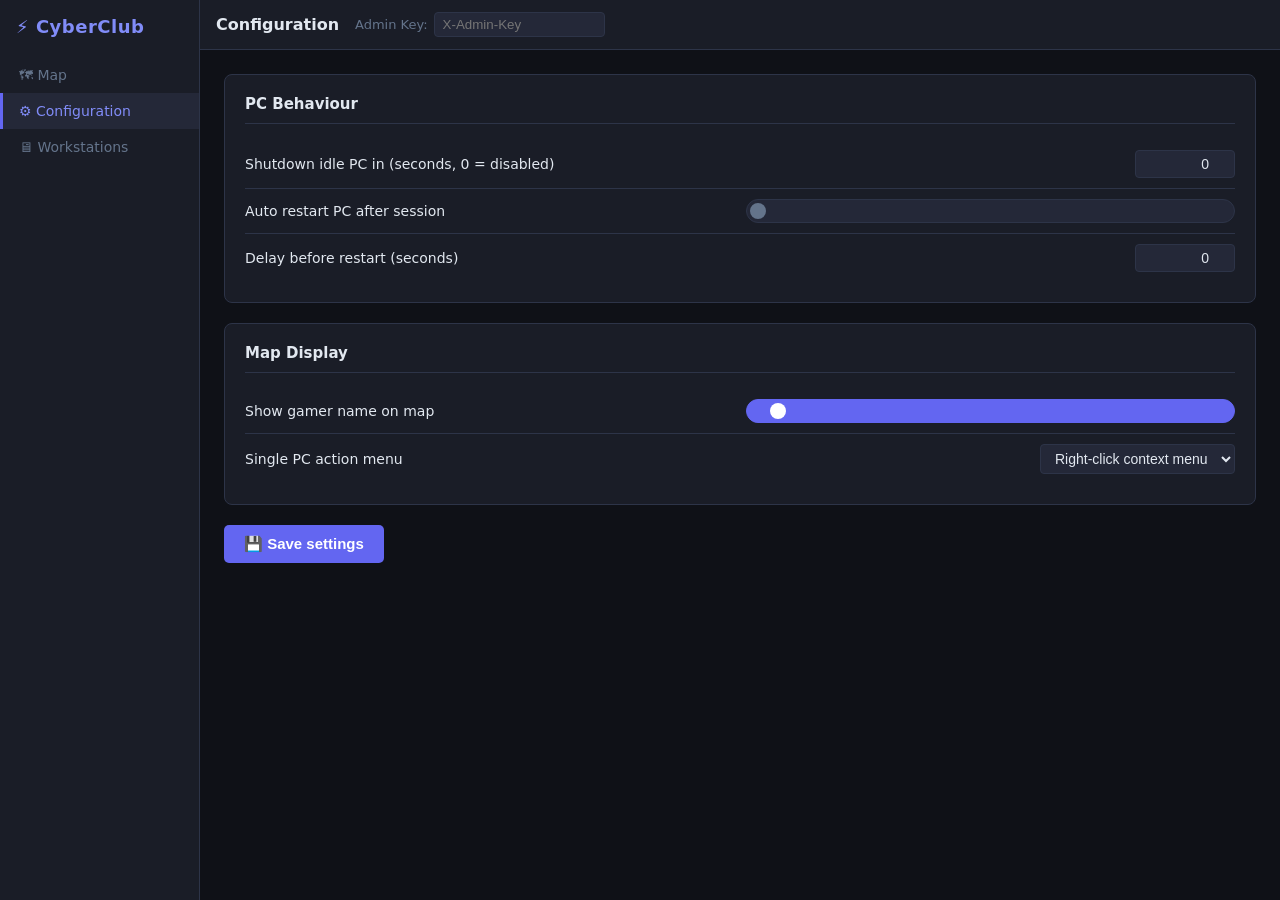
==== server/wwwroot/configuration.html @ 7eac14e4 "Add Map UI, Configuration page and backend API endpoints Agent-Logs-Url: https://github.com/Hans1231" ====
<!DOCTYPE html>
<html lang="en">
<head>
<meta charset="UTF-8"/>
<meta name="viewport" content="width=device-width,initial-scale=1"/>
<title>CyberClub – Configuration</title>
<link rel="stylesheet" href="admin.css"/>
</head>
<body>
<nav class="sidebar">
  <div class="logo">⚡ CyberClub</div>
  <a href="index.html" class="nav-item">🗺 Map</a>
  <a href="configuration.html" class="nav-item active">⚙️ Configuration</a>
  <a href="workstations.html" class="nav-item">🖥 Workstations</a>
</nav>

<main class="main-content" style="flex:1">
  <div class="topbar">
    <span class="page-title">Configuration</span>
    <div class="topbar-right">
      <label class="inline-label">Admin Key:
        <input type="password" id="admin-key-input" placeholder="X-Admin-Key" size="18"/>
      </label>
    </div>
  </div>

  <div class="config-page">
    <div class="config-card">
      <h2>PC Behaviour</h2>

      <div class="field-row">
        <label for="idle-seconds">Shutdown idle PC in (seconds, 0 = disabled)</label>
        <input type="number" id="idle-seconds" min="0" step="60" value="0" class="num-input"/>
      </div>

      <div class="field-row toggle-row">
        <label for="auto-restart-enabled">Auto restart PC after session</label>
        <label class="toggle">
          <input type="checkbox" id="auto-restart-enabled"/>
          <span class="slider"></span>
        </label>
      </div>

      <div class="field-row" id="auto-restart-seconds-row">
        <label for="auto-restart-seconds">Delay before restart (seconds)</label>
        <input type="number" id="auto-restart-seconds" min="0" step="5" value="0" class="num-input"/>
      </div>
    </div>

    <div class="config-card">
      <h2>Map Display</h2>

      <div class="field-row toggle-row">
        <label for="show-gamer-name">Show gamer name on map</label>
        <label class="toggle">
          <input type="checkbox" id="show-gamer-name" checked/>
          <span class="slider"></span>
        </label>
      </div>

      <div class="field-row">
        <label for="action-menu-mode">Single PC action menu</label>
        <select id="action-menu-mode" class="select-input">
          <option value="ContextMenu">Right-click context menu</option>
          <option value="Buttons">Inline buttons</option>
        </select>
      </div>
    </div>

    <div class="config-actions">
      <button class="btn btn-lg" id="btn-save-config">💾 Save settings</button>
      <span class="save-status" id="save-status"></span>
    </div>
  </div>
</main>

<script src="config.js"></script>
</body>
</html>
---- server/wwwroot/admin.css ----
/* ── Reset & Variables ───────────────────────────────────────────────────── */
*, *::before, *::after { box-sizing: border-box; margin: 0; padding: 0; }

:root {
  --bg:        #0f1117;
  --bg2:       #1a1d27;
  --bg3:       #242838;
  --accent:    #6366f1;
  --accent2:   #818cf8;
  --success:   #22c55e;
  --danger:    #ef4444;
  --warning:   #f59e0b;
  --text:      #e2e8f0;
  --muted:     #64748b;
  --border:    #2d3448;
  --sidebar-w: 200px;
  --panel-w:   260px;
  --topbar-h:  50px;
}

body {
  font-family: 'Segoe UI', system-ui, sans-serif;
  font-size: 14px;
  background: var(--bg);
  color: var(--text);
  display: flex;
  height: 100vh;
  overflow: hidden;
}

/* ── Sidebar ─────────────────────────────────────────────────────────────── */
.sidebar {
  width: var(--sidebar-w);
  background: var(--bg2);
  border-right: 1px solid var(--border);
  display: flex;
  flex-direction: column;
  padding: 16px 0;
  flex-shrink: 0;
  z-index: 10;
}

.logo {
  font-size: 18px;
  font-weight: 700;
  padding: 0 16px 20px;
  color: var(--accent2);
  letter-spacing: .5px;
}

.nav-item {
  display: block;
  padding: 10px 16px;
  color: var(--muted);
  text-decoration: none;
  border-left: 3px solid transparent;
  transition: all .15s;
}
.nav-item:hover { color: var(--text); background: var(--bg3); }
.nav-item.active { color: var(--accent2); border-left-color: var(--accent); background: var(--bg3); }

/* ── Main content ────────────────────────────────────────────────────────── */
.main-content {
  flex: 1;
  display: flex;
  flex-direction: column;
  overflow: hidden;
  position: relative;
}

/* ── Topbar ──────────────────────────────────────────────────────────────── */
.topbar {
  height: var(--topbar-h);
  background: var(--bg2);
  border-bottom: 1px solid var(--border);
  display: flex;
  align-items: center;
  padding: 0 16px;
  gap: 8px;
  flex-shrink: 0;
}
.topbar-left { display: flex; align-items: center; gap: 8px; flex: 1; }
.topbar-right { display: flex; align-items: center; gap: 8px; }
.page-title { font-size: 16px; font-weight: 600; margin-right: 8px; }
.inline-label { display: flex; align-items: center; gap: 6px; color: var(--muted); font-size: 13px; }
.inline-label input { background: var(--bg3); border: 1px solid var(--border); border-radius: 4px; color: var(--text); padding: 4px 8px; }

/* ── Canvas wrapper ──────────────────────────────────────────────────────── */
.canvas-wrapper {
  flex: 1;
  overflow: auto;
  background: #0a0c12;
  cursor: crosshair;
  position: relative;
}
#map-canvas { display: block; }

/* ── Status bar ──────────────────────────────────────────────────────────── */
.statusbar {
  height: 26px;
  background: var(--bg2);
  border-top: 1px solid var(--border);
  padding: 4px 12px;
  font-size: 12px;
  color: var(--muted);
  flex-shrink: 0;
}

/* ── Right panel ─────────────────────────────────────────────────────────── */
.right-panel {
  width: var(--panel-w);
  background: var(--bg2);
  border-left: 1px solid var(--border);
  display: flex;
  flex-direction: column;
  flex-shrink: 0;
  overflow-y: auto;
}

.panel-tabs {
  display: flex;
  border-bottom: 1px solid var(--border);
}
.tab-btn {
  flex: 1;
  padding: 10px 4px;
  background: none;
  border: none;
  color: var(--muted);
  cursor: pointer;
  font-size: 12px;
  font-weight: 600;
  border-bottom: 2px solid transparent;
  transition: all .15s;
}
.tab-btn.active { color: var(--accent2); border-bottom-color: var(--accent); }

.tab-content { display: none; flex-direction: column; gap: 12px; }
.tab-content.active { display: flex; }

.panel-section {
  padding: 12px;
  border-bottom: 1px solid var(--border);
}
.panel-section h3 {
  font-size: 11px;
  font-weight: 700;
  letter-spacing: .6px;
  text-transform: uppercase;
  color: var(--muted);
  margin-bottom: 10px;
}
.panel-section label {
  display: flex;
  flex-direction: column;
  gap: 4px;
  font-size: 12px;
  color: var(--muted);
  margin-bottom: 8px;
}
.panel-section input,
.panel-section select {
  background: var(--bg3);
  border: 1px solid var(--border);
  border-radius: 4px;
  color: var(--text);
  padding: 5px 8px;
  font-size: 13px;
  width: 100%;
}

/* ── Element palette ─────────────────────────────────────────────────────── */
.element-grid {
  display: grid;
  grid-template-columns: repeat(3, 1fr);
  gap: 6px;
}
.el-tile {
  background: var(--bg3);
  border: 1px solid var(--border);
  border-radius: 6px;
  padding: 8px 4px;
  text-align: center;
  cursor: grab;
  user-select: none;
  font-size: 11px;
  color: var(--muted);
  transition: all .15s;
}
.el-tile:hover { border-color: var(--accent); color: var(--text); background: var(--bg); }
.el-tile .icon { font-size: 20px; display: block; margin-bottom: 2px; }

/* ── Zone list ───────────────────────────────────────────────────────────── */
.zone-list { list-style: none; display: flex; flex-direction: column; gap: 6px; }
.zone-list li {
  display: flex;
  align-items: center;
  gap: 8px;
  padding: 6px 8px;
  background: var(--bg3);
  border-radius: 4px;
}
.zone-dot { width: 12px; height: 12px; border-radius: 3px; flex-shrink: 0; }
.zone-name { flex: 1; font-size: 13px; }
.zone-del { background: none; border: none; color: var(--muted); cursor: pointer; font-size: 14px; }
.zone-del:hover { color: var(--danger); }

/* ── Context menu ────────────────────────────────────────────────────────── */
.context-menu {
  position: fixed;
  background: var(--bg2);
  border: 1px solid var(--border);
  border-radius: 6px;
  padding: 4px 0;
  min-width: 160px;
  z-index: 1000;
  box-shadow: 0 8px 24px rgba(0,0,0,.5);
}
.ctx-item {
  padding: 8px 14px;
  cursor: pointer;
  font-size: 13px;
  color: var(--text);
  transition: background .1s;
}
.ctx-item:hover { background: var(--bg3); }
.context-menu hr { border: none; border-top: 1px solid var(--border); margin: 4px 0; }

/* ── Buttons ─────────────────────────────────────────────────────────────── */
.btn {
  background: var(--accent);
  color: #fff;
  border: none;
  border-radius: 5px;
  padding: 7px 14px;
  cursor: pointer;
  font-size: 13px;
  font-weight: 600;
  transition: opacity .15s;
}
.btn:hover { opacity: .85; }
.btn-sm { padding: 4px 10px; font-size: 12px; }
.btn-lg { padding: 10px 20px; font-size: 15px; }
.btn-secondary { background: var(--bg3); border: 1px solid var(--border); color: var(--text); }
.btn-danger { background: var(--danger); }
.btn-row { display: flex; gap: 8px; margin-top: 8px; }

/* ── Configuration page ──────────────────────────────────────────────────── */
.config-page {
  padding: 24px;
  display: flex;
  flex-direction: column;
  gap: 20px;
  overflow-y: auto;
  flex: 1;
}
.config-card {
  background: var(--bg2);
  border: 1px solid var(--border);
  border-radius: 8px;
  padding: 20px;
}
.config-card h2 {
  font-size: 15px;
  font-weight: 700;
  color: var(--text);
  margin-bottom: 16px;
  padding-bottom: 10px;
  border-bottom: 1px solid var(--border);
}
.field-row {
  display: flex;
  align-items: center;
  justify-content: space-between;
  padding: 10px 0;
  border-bottom: 1px solid var(--border);
  gap: 12px;
}
.field-row:last-child { border-bottom: none; }
.field-row label { color: var(--text); font-size: 14px; flex: 1; }
.num-input {
  background: var(--bg3);
  border: 1px solid var(--border);
  border-radius: 4px;
  color: var(--text);
  padding: 5px 10px;
  width: 100px;
  text-align: right;
  font-size: 14px;
}
.select-input {
  background: var(--bg3);
  border: 1px solid var(--border);
  border-radius: 4px;
  color: var(--text);
  padding: 5px 10px;
  font-size: 14px;
}
.toggle-row label { margin: 0; }
.config-actions {
  display: flex;
  align-items: center;
  gap: 16px;
}
.save-status { font-size: 13px; color: var(--success); }

/* ── Toggle switch ───────────────────────────────────────────────────────── */
.toggle {
  position: relative;
  display: inline-block;
  width: 44px;
  height: 24px;
  flex-shrink: 0;
}
.toggle input { opacity: 0; width: 0; height: 0; }
.slider {
  position: absolute;
  inset: 0;
  background: var(--bg3);
  border: 1px solid var(--border);
  border-radius: 24px;
  cursor: pointer;
  transition: background .2s;
}
.slider::before {
  content: '';
  position: absolute;
  width: 16px; height: 16px;
  left: 3px; top: 3px;
  background: var(--muted);
  border-radius: 50%;
  transition: transform .2s, background .2s;
}
.toggle input:checked + .slider { background: var(--accent); border-color: var(--accent); }
.toggle input:checked + .slider::before { transform: translateX(20px); background: #fff; }

/* ── Workstations page ───────────────────────────────────────────────────── */
.ws-page { padding: 20px; overflow-y: auto; flex: 1; }
.ws-table { width: 100%; border-collapse: collapse; }
.ws-table th {
  text-align: left;
  padding: 8px 12px;
  font-size: 11px;
  text-transform: uppercase;
  letter-spacing: .5px;
  color: var(--muted);
  border-bottom: 1px solid var(--border);
}
.ws-table td {
  padding: 10px 12px;
  border-bottom: 1px solid var(--border);
  font-size: 13px;
}
.ws-table tr:hover td { background: var(--bg3); }
.badge {
  display: inline-block;
  padding: 2px 8px;
  border-radius: 20px;
  font-size: 11px;
  font-weight: 700;
}
.badge-online  { background: rgba(34,197,94,.2);  color: var(--success); }
.badge-offline { background: rgba(100,116,139,.15); color: var(--muted); }
.badge-locked  { background: rgba(239,68,68,.2);  color: var(--danger); }
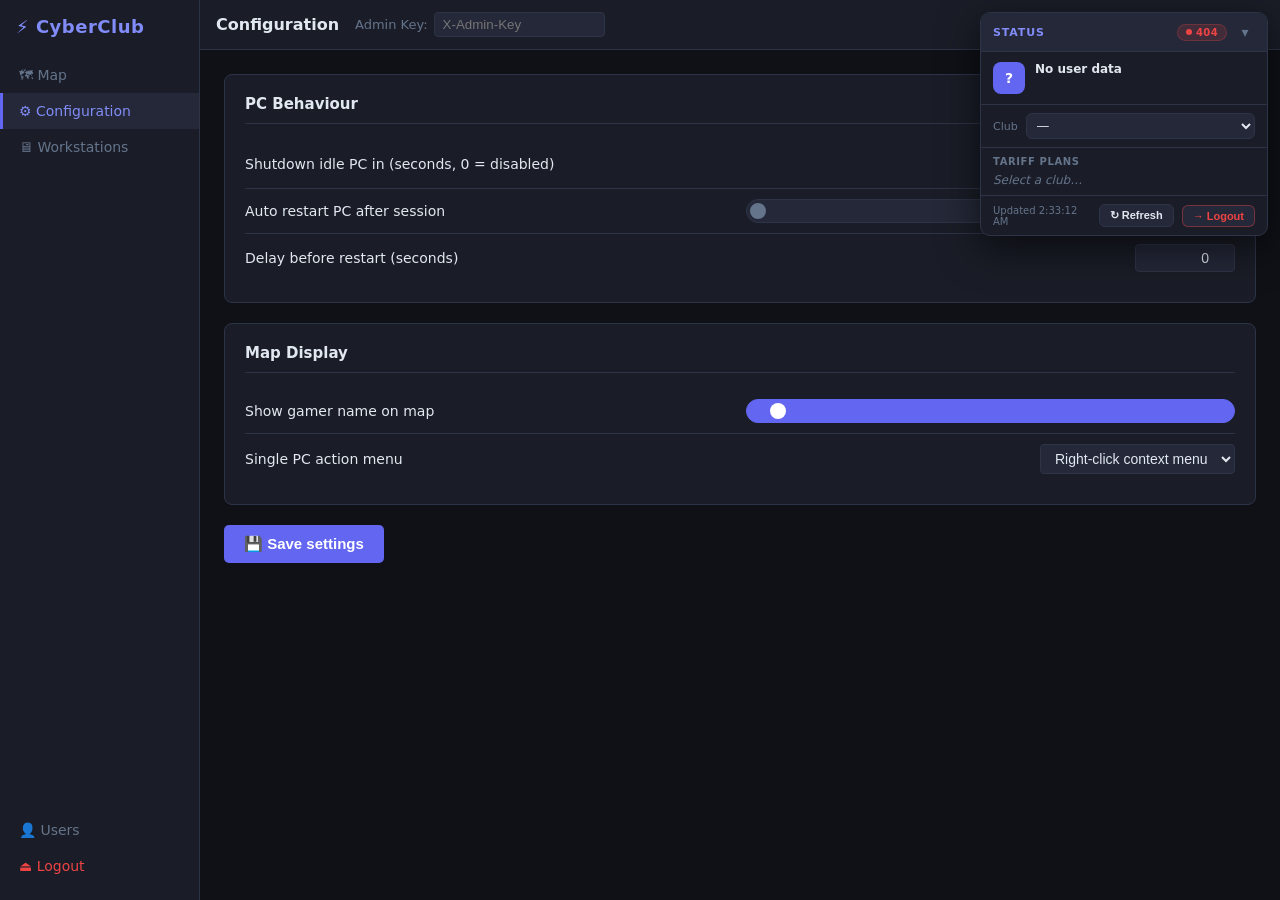
==== commit 58c836df: "feat: implement admin UI refactor (P1-P6, all priorities) Agent-Logs-Url: https://github.com/Hans123" ====
--- a/server/wwwroot/configuration.html
+++ b/server/wwwroot/configuration.html
@@ -5,13 +5,20 @@
 <meta name="viewport" content="width=device-width,initial-scale=1"/>
 <title>CyberClub – Configuration</title>
 <link rel="stylesheet" href="admin.css"/>
+<script type="module" src="nav.js"></script>
+<script type="module" src="status-widget.js"></script>
 </head>
 <body>
+
 <nav class="sidebar">
   <div class="logo">⚡ CyberClub</div>
-  <a href="index.html" class="nav-item">🗺 Map</a>
-  <a href="configuration.html" class="nav-item active">⚙️ Configuration</a>
-  <a href="workstations.html" class="nav-item">🖥 Workstations</a>
+  <a href="index.html"         class="nav-item nav-map"          >🗺 Map</a>
+  <a href="configuration.html" class="nav-item nav-config active">⚙️ Configuration</a>
+  <a href="workstations.html"  class="nav-item nav-ws"           >🖥 Workstations</a>
+  <div style="flex:1"></div>
+  <a href="users.html"         class="nav-item nav-users"        >👤 Users</a>
+  <a href="#"                  class="nav-item nav-logout"
+     style="color:var(--danger);">⏏ Logout</a>
 </nav>
 
 <main class="main-content" style="flex:1">
@@ -74,6 +81,6 @@
   </div>
 </main>
 
-<script src="config.js"></script>
+<script type="module" src="config.js"></script>
 </body>
 </html>
--- a/server/wwwroot/admin.css
+++ b/server/wwwroot/admin.css
@@ -88,10 +88,11 @@
 /* ── Canvas wrapper ──────────────────────────────────────────────────────── */
 .canvas-wrapper {
   flex: 1;
-  overflow: auto;
+  overflow: hidden;
   background: #0a0c12;
   cursor: crosshair;
   position: relative;
+  user-select: none;
 }
 #map-canvas { display: block; }
 
@@ -362,3 +363,317 @@
 .badge-online  { background: rgba(34,197,94,.2);  color: var(--success); }
 .badge-offline { background: rgba(100,116,139,.15); color: var(--muted); }
 .badge-locked  { background: rgba(239,68,68,.2);  color: var(--danger); }
+
+/* ── Status Widget ───────────────────────────────────────────────────────── */
+#sw {
+  position: fixed;
+  top: 12px;
+  right: 12px;
+  z-index: 9900;
+  width: 288px;
+  background: var(--bg2);
+  border: 1px solid var(--border);
+  border-radius: 10px;
+  box-shadow: 0 12px 40px rgba(0,0,0,.6);
+  font-size: 12px;
+  color: var(--text);
+  overflow: hidden;
+  transition: box-shadow .2s;
+}
+#sw:hover { box-shadow: 0 16px 48px rgba(0,0,0,.7); }
+
+#sw-header {
+  display: flex;
+  align-items: center;
+  gap: 8px;
+  padding: 9px 12px;
+  background: var(--bg3);
+  border-bottom: 1px solid var(--border);
+  cursor: pointer;
+  user-select: none;
+}
+#sw-title {
+  flex: 1;
+  font-size: 11px;
+  font-weight: 700;
+  letter-spacing: .08em;
+  text-transform: uppercase;
+  color: var(--accent2);
+}
+#sw-health {
+  display: inline-flex;
+  align-items: center;
+  gap: 4px;
+  padding: 2px 8px;
+  border-radius: 20px;
+  font-size: 10px;
+  font-weight: 700;
+  letter-spacing: .04em;
+  background: rgba(34,197,94,.15);
+  color: var(--success);
+  border: 1px solid rgba(34,197,94,.25);
+  transition: background .2s, color .2s;
+}
+#sw-health.err {
+  background: rgba(239,68,68,.15);
+  color: var(--danger);
+  border-color: rgba(239,68,68,.25);
+}
+#sw-health::before {
+  content: '';
+  width: 6px;
+  height: 6px;
+  border-radius: 50%;
+  background: currentColor;
+}
+#sw-toggle {
+  width: 20px;
+  height: 20px;
+  display: flex;
+  align-items: center;
+  justify-content: center;
+  border-radius: 4px;
+  color: var(--muted);
+  transition: color .15s, background .15s;
+  font-size: 14px;
+  line-height: 1;
+}
+#sw-toggle:hover { color: var(--text); background: var(--border); }
+
+#sw-body { overflow: hidden; }
+#sw-body.collapsed { display: none; }
+
+#sw-user {
+  display: flex;
+  align-items: flex-start;
+  gap: 10px;
+  padding: 10px 12px;
+  border-bottom: 1px solid var(--border);
+}
+#sw-avatar {
+  width: 32px;
+  height: 32px;
+  border-radius: 8px;
+  background: var(--accent);
+  display: flex;
+  align-items: center;
+  justify-content: center;
+  font-size: 14px;
+  font-weight: 700;
+  color: #fff;
+  flex-shrink: 0;
+}
+#sw-user-info { flex: 1; min-width: 0; }
+#sw-email {
+  font-size: 12px;
+  font-weight: 600;
+  color: var(--text);
+  white-space: nowrap;
+  overflow: hidden;
+  text-overflow: ellipsis;
+}
+#sw-roles { margin-top: 3px; display: flex; flex-wrap: wrap; gap: 3px; }
+.sw-role {
+  display: inline-block;
+  padding: 1px 6px;
+  border-radius: 10px;
+  font-size: 10px;
+  font-weight: 700;
+  background: rgba(99,102,241,.2);
+  color: var(--accent2);
+  border: 1px solid rgba(99,102,241,.3);
+}
+
+#sw-clubs {
+  padding: 8px 12px;
+  border-bottom: 1px solid var(--border);
+  display: flex;
+  align-items: center;
+  gap: 8px;
+}
+#sw-clubs label {
+  font-size: 11px;
+  color: var(--muted);
+  white-space: nowrap;
+  font-weight: 500;
+}
+#sw-club-sel {
+  flex: 1;
+  background: var(--bg3);
+  border: 1px solid var(--border);
+  border-radius: 6px;
+  color: var(--text);
+  padding: 4px 6px;
+  font-size: 12px;
+  cursor: pointer;
+  outline: none;
+  min-width: 0;
+}
+#sw-club-sel:focus { border-color: var(--accent); }
+
+#sw-tariffs {
+  padding: 8px 12px;
+  border-bottom: 1px solid var(--border);
+  max-height: 160px;
+  overflow-y: auto;
+}
+#sw-tariffs-title {
+  font-size: 10px;
+  font-weight: 700;
+  letter-spacing: .06em;
+  text-transform: uppercase;
+  color: var(--muted);
+  margin-bottom: 6px;
+}
+.sw-tariff-row {
+  display: flex;
+  align-items: center;
+  gap: 6px;
+  padding: 4px 0;
+  border-bottom: 1px solid rgba(255,255,255,.04);
+}
+.sw-tariff-row:last-child { border-bottom: none; }
+.sw-tariff-name { flex: 1; color: var(--text); }
+.sw-tariff-rate {
+  font-weight: 600;
+  color: var(--accent2);
+  white-space: nowrap;
+}
+.sw-tariff-badge {
+  font-size: 10px;
+  padding: 1px 5px;
+  border-radius: 8px;
+  font-weight: 600;
+}
+.sw-tariff-badge.active  { background: rgba(34,197,94,.15);    color: var(--success); }
+.sw-tariff-badge.inactive { background: rgba(100,116,139,.15); color: var(--muted); }
+#sw-empty { color: var(--muted); font-style: italic; padding: 4px 0; }
+
+#sw-footer {
+  display: flex;
+  align-items: center;
+  justify-content: space-between;
+  padding: 8px 12px;
+  gap: 8px;
+}
+#sw-updated { font-size: 10px; color: var(--muted); flex: 1; }
+.sw-btn {
+  display: inline-flex;
+  align-items: center;
+  gap: 4px;
+  padding: 4px 10px;
+  border-radius: 6px;
+  font-size: 11px;
+  font-weight: 600;
+  cursor: pointer;
+  border: 1px solid var(--border);
+  background: var(--bg3);
+  color: var(--text);
+  transition: background .15s, border-color .15s;
+  white-space: nowrap;
+}
+.sw-btn:hover { background: var(--border); }
+.sw-btn-danger { border-color: rgba(239,68,68,.4); color: var(--danger); }
+.sw-btn-danger:hover { background: rgba(239,68,68,.15); border-color: var(--danger); }
+
+/* ── Map page layout ─────────────────────────────────────────────────────── */
+#map-page { flex: 1; display: flex; overflow: hidden; }
+#map-main { flex: 1; display: flex; flex-direction: column; overflow: hidden; }
+#map-topbar {
+  height: var(--topbar-h);
+  background: var(--bg2);
+  border-bottom: 1px solid var(--border);
+  display: flex;
+  align-items: center;
+  padding: 0 12px;
+  gap: 8px;
+  flex-shrink: 0;
+}
+#map-topbar .page-title { font-size: 15px; font-weight: 700; color: var(--accent2); margin-right: 4px; }
+#map-topbar .sep { width: 1px; height: 20px; background: var(--border); margin: 0 4px; }
+
+/* ── Login page ──────────────────────────────────────────────────────────── */
+.login-page {
+  min-height: 100vh;
+  display: flex;
+  align-items: center;
+  justify-content: center;
+  background: var(--bg);
+  color: var(--text);
+  font-family: 'Segoe UI', system-ui, sans-serif;
+}
+.login-card {
+  background: var(--bg2);
+  border: 1px solid var(--border);
+  border-radius: 12px;
+  padding: 36px 32px;
+  width: 100%;
+  max-width: 380px;
+  display: flex;
+  flex-direction: column;
+  gap: 20px;
+}
+.login-card h1 { font-size: 22px; font-weight: 700; text-align: center; }
+.login-subtitle { font-size: 13px; color: var(--muted); text-align: center; margin-top: -12px; }
+.login-field { display: flex; flex-direction: column; gap: 6px; }
+.login-field label { font-size: 12px; color: var(--muted); font-weight: 500; text-transform: uppercase; letter-spacing: .04em; }
+.login-field input {
+  background: var(--bg3);
+  border: 1px solid var(--border);
+  color: var(--text);
+  border-radius: 8px;
+  padding: 10px 12px;
+  font-size: 14px;
+  outline: none;
+  transition: border-color .15s;
+}
+.login-field input:focus { border-color: var(--accent); }
+.login-btn {
+  background: var(--accent);
+  color: #fff;
+  border: none;
+  border-radius: 8px;
+  padding: 12px;
+  font-size: 15px;
+  font-weight: 600;
+  cursor: pointer;
+  transition: opacity .15s;
+}
+.login-btn:hover { opacity: .88; }
+.login-btn:disabled { opacity: .6; cursor: not-allowed; }
+
+/* ── User management page ────────────────────────────────────────────────── */
+.page-wrap { padding: 20px; max-width: 980px; margin: 0 auto; }
+.page-wrap h1 { font-size: 20px; margin-bottom: 16px; }
+.card { background: var(--bg2); border: 1px solid var(--border); border-radius: 10px; padding: 20px; margin-bottom: 20px; }
+.card h2 { font-size: 15px; margin-bottom: 14px; }
+.data-table { width: 100%; border-collapse: collapse; font-size: 13px; }
+.data-table th { color: var(--muted); font-weight: 500; text-align: left; padding: 6px 8px; border-bottom: 1px solid var(--border); }
+.data-table td { padding: 8px; border-bottom: 1px solid rgba(255,255,255,.04); vertical-align: top; }
+.data-table tr:last-child td { border-bottom: none; }
+.badge-superadmin { background: rgba(99,102,241,.2);  color: var(--accent2); }
+.badge-admin      { background: rgba(34,197,94,.15);  color: var(--success); }
+.badge-cashier    { background: rgba(245,158,11,.15); color: var(--warning); }
+.badge-player     { background: rgba(100,116,139,.15); color: var(--muted); }
+.btn-primary { background: var(--accent); color: #fff; border: none; }
+.btn-primary:hover { opacity: .85; }
+.form-grid { display: grid; grid-template-columns: 1fr 1fr; gap: 12px; }
+.form-field { display: flex; flex-direction: column; gap: 5px; }
+.form-field label { font-size: 11px; color: var(--muted); font-weight: 500; text-transform: uppercase; letter-spacing: .04em; }
+.form-field input,
+.form-field select {
+  background: var(--bg3);
+  border: 1px solid var(--border);
+  color: var(--text);
+  border-radius: 6px;
+  padding: 8px 10px;
+  font-size: 13px;
+  outline: none;
+}
+.form-field input:focus,
+.form-field select:focus { border-color: var(--accent); }
+.form-error { color: var(--danger); font-size: 12px; margin-top: 6px; display: none; }
+.form-error.visible { display: block; }
+.back-link { display: inline-flex; align-items: center; gap: 6px; color: var(--muted); text-decoration: none; font-size: 13px; margin-bottom: 16px; }
+.back-link:hover { color: var(--text); }
+.clubs-list { font-size: 12px; color: var(--muted); }
